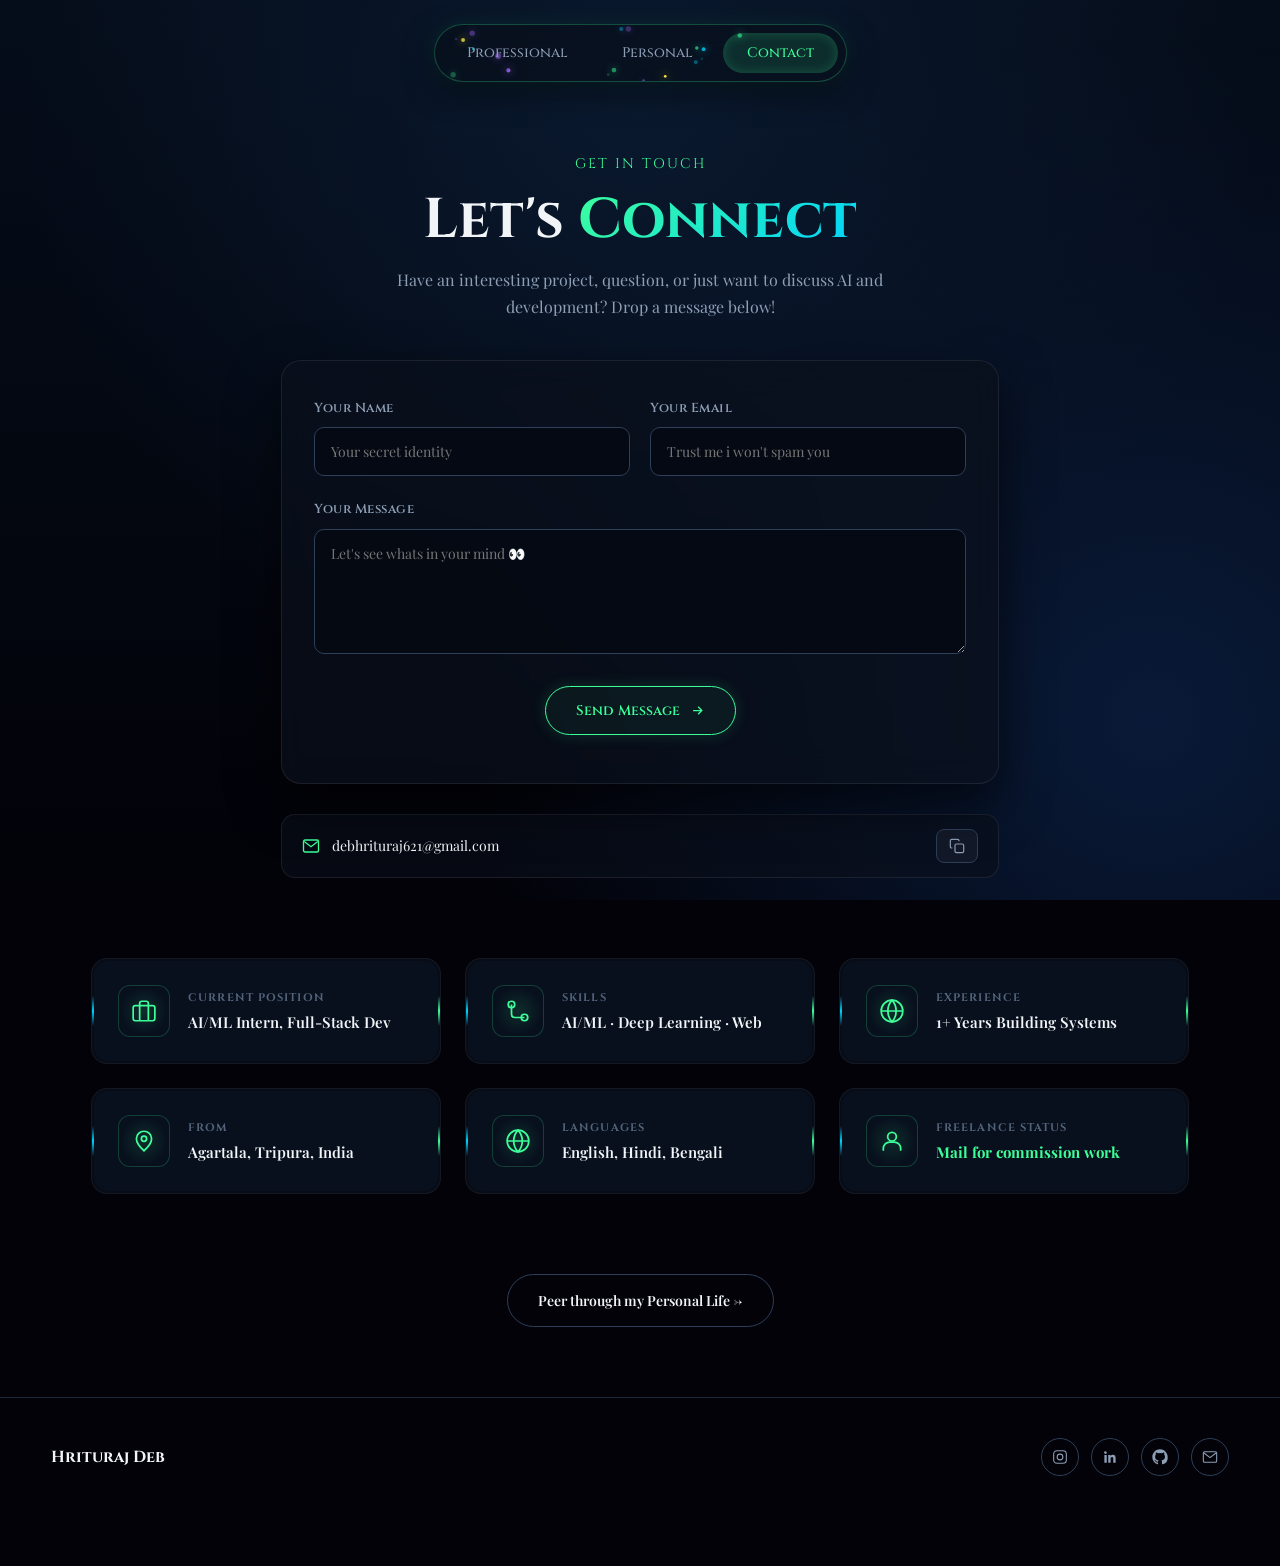
==== contact.html @ 447e6104 "New" ====
<!DOCTYPE html>
<html lang="en">
<head>
<meta charset="UTF-8">
<meta name="viewport" content="width=device-width, initial-scale=1">
<title>Contact | Hrituraj Deb</title>
<meta name="description" content="Get in touch with Hrituraj Deb.">
<link rel="preconnect" href="https://fonts.googleapis.com">
<link rel="preconnect" href="https://fonts.gstatic.com" crossorigin>
<link href="https://fonts.googleapis.com/css2?family=Playfair+Display:ital,wght@0,400..900;1,400..900&display=swap" rel="stylesheet">
<link href="https://fonts.googleapis.com/css2?family=Cinzel:wght@400;600;700;900&display=swap" rel="stylesheet">
<link rel="stylesheet" href="style-contact.css">
</head>
<body>

<div class="scroll-progress"><div class="scroll-progress-fill" id="scrollFill"></div></div>

<div class="wipe-overlay" id="wipeOverlay">
  <div class="wipe-panel"></div><div class="wipe-panel"></div><div class="wipe-panel"></div><div class="wipe-panel"></div><div class="wipe-panel"></div>
</div>

<!-- ===================== FIREFLY NAV ===================== -->
<div class="cnav-wrap pop-in">
  <div class="cnav-container">
    <canvas id="fireflies-canvas"></canvas>
    <nav class="cnav">
      <a href="professional.html" data-transition>Professional</a>
      <a href="personal.html" data-transition>Personal</a>
      <a href="contact.html" class="active">Contact</a>
    </nav>
  </div>
</div>

<nav class="cnav-float" id="cnavFloat">
  <a href="professional.html" data-transition>Professional</a>
  <a href="personal.html" data-transition>Personal</a>
  <a href="contact.html" class="active">Contact</a>
</nav>

<!-- ===================== CONTACT FORM SECTION ===================== -->
<section class="contact-hero pop-in">
  <p class="chero-label">GET IN TOUCH</p>
  <h1 class="contact-heading">Let's <span class="accent">Connect</span></h1>
  <p class="contact-sub">Have an interesting project, question, or just want to discuss AI and development? Drop a message below!</p>

  <form class="cform" id="contactForm">
    <div class="cform-row">
      <label>
        <span>Your Name</span>
        <input type="text" name="name" placeholder="Your secret identity" required>
      </label>
      <label>
        <span>Your Email</span>
        <input type="email" name="email" placeholder="Trust me i won't spam you" required>
      </label>
    </div>
    <label>
      <span>Your Message</span>
      <textarea name="message" rows="5" placeholder="Let's see whats in your mind 👀" required></textarea>
    </label>
    
    <div class="form-actions">
      <button type="submit" class="cbtn">
        <span>Send Message</span>
        <svg width="15" height="15" viewBox="0 0 24 24" fill="none" stroke="currentColor" stroke-width="2"><path d="M5 12h14M13 6l6 6-6 6"/></svg>
      </button>
      <p id="formNote" class="form-note"></p>
    </div>
  </form>

  <div class="email-bar">
    <div class="email-bar-left">
      <svg viewBox="0 0 24 24" fill="none" stroke="currentColor" stroke-width="1.8"><rect x="2" y="4" width="20" height="16" rx="2"/><path d="m3 6 9 7 9-7"/></svg>
      <span>debhrituraj621@gmail.com</span>
    </div>
    <button type="button" class="email-copy-btn" id="copyEmailBtn2" aria-label="Copy email">
      <svg viewBox="0 0 24 24" fill="none" stroke="currentColor" stroke-width="1.8"><rect x="9" y="9" width="13" height="13" rx="2"/><path d="M5 15H4a2 2 0 0 1-2-2V4a2 2 0 0 1 2-2h9a2 2 0 0 1 2 2v1"/></svg>
    </button>
  </div>
</section>

<!-- ===================== INFO GRID (ROTATING CORNER GLOWS) ===================== -->
<section class="csection pop-in">
  <div class="info-grid">
    <div class="info-cell">
      <div class="info-cell-inner">
        <div class="info-icon"><svg viewBox="0 0 24 24" fill="none" stroke="currentColor" stroke-width="1.6"><rect x="2" y="7" width="20" height="14" rx="2"/><path d="M16 21V5a2 2 0 0 0-2-2h-4a2 2 0 0 0-2 2v16"/></svg></div>
        <div>
          <div class="info-label">CURRENT POSITION</div>
          <div class="info-value">AI/ML Intern, Full-Stack Dev</div>
        </div>
      </div>
    </div>

    <div class="info-cell">
      <div class="info-cell-inner">
        <div class="info-icon"><svg viewBox="0 0 24 24" fill="none" stroke="currentColor" stroke-width="1.6"><circle cx="6" cy="6" r="3"/><circle cx="18" cy="18" r="3"/><path d="M6 9v6a3 3 0 0 0 3 3h9M6 9V6"/></svg></div>
        <div>
          <div class="info-label">SKILLS</div>
          <div class="info-value">AI/ML · Deep Learning · Web</div>
        </div>
      </div>
    </div>

    <div class="info-cell">
      <div class="info-cell-inner">
        <div class="info-icon"><svg viewBox="0 0 24 24" fill="none" stroke="currentColor" stroke-width="1.6"><circle cx="12" cy="12" r="10"/><path d="M2 12h20M12 2a15 15 0 0 1 0 20 15 15 0 0 1 0-20z"/></svg></div>
        <div>
          <div class="info-label">EXPERIENCE</div>
          <div class="info-value">1+ Years Building Systems</div>
        </div>
      </div>
    </div>

    <div class="info-cell">
      <div class="info-cell-inner">
        <div class="info-icon"><svg viewBox="0 0 24 24" fill="none" stroke="currentColor" stroke-width="1.6"><path d="M12 21s-7-6.1-7-11a7 7 0 1 1 14 0c0 4.9-7 11-7 11z"/><circle cx="12" cy="10" r="2.4"/></svg></div>
        <div>
          <div class="info-label">FROM</div>
          <div class="info-value">Agartala, Tripura, India</div>
        </div>
      </div>
    </div>

    <div class="info-cell">
      <div class="info-cell-inner">
        <div class="info-icon"><svg viewBox="0 0 24 24" fill="none" stroke="currentColor" stroke-width="1.6"><circle cx="12" cy="12" r="10"/><path d="M2 12h20M12 2a15 15 0 0 1 4 10 15 15 0 0 1-4 10 15 15 0 0 1-4-10 15 15 0 0 1 4-10z"/></svg></div>
        <div>
          <div class="info-label">LANGUAGES</div>
          <div class="info-value">English, Hindi, Bengali</div>
        </div>
      </div>
    </div>

    <div class="info-cell">
      <div class="info-cell-inner">
        <div class="info-icon"><svg viewBox="0 0 24 24" fill="none" stroke="currentColor" stroke-width="1.6"><circle cx="12" cy="8" r="4"/><path d="M4 21v-2a6 6 0 0 1 6-6h4a6 6 0 0 1 6 6v2"/></svg></div>
        <div>
          <div class="info-label">FREELANCE STATUS</div>
          <div class="info-value accent-text">Mail for commission work</div>
        </div>
      </div>
    </div>
  </div>
</section>

<div class="contact-cta pop-in">
  <a href="personal.html" class="cbtn cbtn-ghost" data-transition>Peer through my Personal Life &rarr;</a>
</div>

<!-- ===================== FOOTER ===================== -->
<footer class="cfooter pop-in">
  <span class="cfooter-name">Hrituraj Deb</span>
  <div class="cfooter-socials">
    <a href="https://www.instagram.com/inclined__soul?utm_source=qr&igsh=NzVuamp5dzZkOHFp" aria-label="Instagram"><svg viewBox="0 0 24 24" fill="none" stroke="currentColor" stroke-width="1.6"><rect x="2.5" y="2.5" width="19" height="19" rx="5"/><circle cx="12" cy="12" r="4.3"/></svg></a>
    <a href="https://www.linkedin.com/in/hrituraj-deb-16aa7535a/" aria-label="LinkedIn"><svg viewBox="0 0 24 24" fill="currentColor"><path d="M20.45 20.45h-3.56v-5.57c0-1.33-.02-3.03-1.85-3.03-1.86 0-2.14 1.45-2.14 2.94v5.66H9.34V9h3.41v1.56h.05c.48-.9 1.64-1.85 3.37-1.85 3.6 0 4.27 2.37 4.27 5.46v6.28zM5.34 7.43a2.07 2.07 0 1 1 0-4.13 2.07 2.07 0 0 1 0 4.13zM7.12 20.45H3.56V9h3.56v11.45z"/></svg></a>
    <a href="https://github.com/Devil1867" aria-label="GitHub"><svg viewBox="0 0 24 24" fill="currentColor"><path d="M12 .5C5.65.5.5 5.65.5 12c0 5.08 3.29 9.39 7.86 10.91.57.1.78-.25.78-.55 0-.27-.01-1.17-.02-2.12-3.2.7-3.87-1.36-3.87-1.36-.53-1.34-1.29-1.7-1.29-1.7-1.05-.72.08-.7.08-.7 1.17.08 1.78 1.2 1.78 1.2 1.03 1.77 2.71 1.26 3.37.96.1-.75.4-1.26.73-1.55-2.55-.29-5.23-1.28-5.23-5.7 0-1.26.45-2.29 1.19-3.1-.12-.29-.52-1.46.11-3.05 0 0 .97-.31 3.18 1.18a11 11 0 0 1 5.79 0c2.2-1.49 3.17-1.18 3.17-1.18.64 1.59.24 2.76.12 3.05.74.81 1.18 1.84 1.18 3.1 0 4.43-2.69 5.4-5.25 5.69.41.36.78 1.08.78 2.17 0 1.57-.01 2.83-.01 3.22 0 .3.2.66.79.55A10.52 10.52 0 0 0 23.5 12C23.5 5.65 18.35.5 12 .5z"/></svg></a>
    <a href="mailto:debhrituraj621@gmail.com" aria-label="Email"><svg viewBox="0 0 24 24" fill="none" stroke="currentColor" stroke-width="1.6"><rect x="2" y="4" width="20" height="16" rx="2"/><path d="m3 6 9 7 9-7"/></svg></a>
  </div>
</footer>

<script src="clone-shared.js"></script>
<script>
  /* Fireflies on Nav Canvas */
  (function initFireflies() {
    const canvas = document.getElementById('fireflies-canvas');
    if (!canvas) return;
    const ctx = canvas.getContext('2d');
    let width, height;
    
    function resize() {
      width = canvas.width = canvas.parentElement.offsetWidth;
      height = canvas.height = canvas.parentElement.offsetHeight;
    }
    resize();
    window.addEventListener('resize', resize);

    const colors = ['#3dff9a', '#00d2ff', '#a56cff', '#ffec3d'];
    const particles = Array.from({ length: 18 }, () => ({
      x: Math.random() * width,
      y: Math.random() * height,
      vx: (Math.random() - 0.5) * 0.8,
      vy: (Math.random() - 0.5) * 0.8,
      size: Math.random() * 2 + 1,
      color: colors[Math.floor(Math.random() * colors.length)],
      alpha: Math.random()
    }));

    function loop() {
      ctx.clearRect(0, 0, width, height);
      particles.forEach(p => {
        p.x += p.vx;
        p.y += p.vy;
        p.alpha += (Math.random() - 0.5) * 0.05;
        if (p.alpha < 0.2) p.alpha = 0.2;
        if (p.alpha > 1) p.alpha = 1;
        if (p.x < 0) p.x = width;
        if (p.x > width) p.x = 0;
        if (p.y < 0) p.y = height;
        if (p.y > height) p.y = 0;

        ctx.beginPath();
        ctx.arc(p.x, p.y, p.size, 0, Math.PI * 2);
        ctx.fillStyle = p.color;
        ctx.globalAlpha = p.alpha;
        ctx.shadowBlur = 8;
        ctx.shadowColor = p.color;
        ctx.fill();
      });
      requestAnimationFrame(loop);
    }
    loop();
  })();

  /* Copy Email */
  const copyBtn2 = document.getElementById('copyEmailBtn2');
  if (copyBtn2){
    copyBtn2.addEventListener('click', () => {
      navigator.clipboard.writeText('debhrituraj621@gmail.com');
      copyBtn2.innerHTML = '<svg viewBox="0 0 24 24" fill="none" stroke="#3dff9a" stroke-width="2"><path d="M20 6 9 17l-5-5"/></svg>';
      setTimeout(() => {
        copyBtn2.innerHTML = '<svg viewBox="0 0 24 24" fill="none" stroke="currentColor" stroke-width="1.8"><rect x="9" y="9" width="13" height="13" rx="2"/><path d="M5 15H4a2 2 0 0 1-2-2V4a2 2 0 0 1 2-2h9a2 2 0 0 1 2 2v1"/></svg>';
      }, 1800);
    });
  }

  /* Mailto Form */
  const contactForm = document.getElementById('contactForm');
  const formNote = document.getElementById('formNote');
  if (contactForm){
    contactForm.addEventListener('submit', (e) => {
      e.preventDefault();
      const name = contactForm.name.value.trim();
      const email = contactForm.email.value.trim();
      const message = contactForm.message.value.trim();
      const subject = encodeURIComponent('Portfolio Contact from ' + name);
      const body = encodeURIComponent(message + '\n\n— ' + name + ' (' + email + ')');
      window.location.href = 'mailto:debhrituraj621@gmail.com?subject=' + subject + '&body=' + body;
      formNote.textContent = 'Opening your email client...';
    });
  }

  /* Scroll Progress & Floating Nav */
  const scrollFill = document.getElementById('scrollFill');
  const cnavFloat = document.getElementById('cnavFloat');
  window.addEventListener('scroll', () => {
    const scrollable = document.documentElement.scrollHeight - window.innerHeight;
    const pct = scrollable > 0 ? (window.scrollY / scrollable) * 100 : 0;
    if (scrollFill) scrollFill.style.height = pct + '%';
    if (cnavFloat) cnavFloat.classList.toggle('visible', window.scrollY > 300);
  }, { passive: true });

  /* Pop-in Observer */
  const popEls = document.querySelectorAll('.pop-in');
  if ('IntersectionObserver' in window) {
    const io = new IntersectionObserver((entries) => {
      entries.forEach(entry => {
        if (entry.isIntersecting) {
          entry.target.classList.add('in-view');
          io.unobserve(entry.target);
        }
      });
    }, { threshold: 0.1 });
    popEls.forEach(el => io.observe(el));
  } else {
    popEls.forEach(el => el.classList.add('in-view'));
  }
</script>
</body>
</html>
---- style-contact.css ----
@import url('https://fonts.googleapis.com/css2?family=Playfair+Display:ital,wght@0,400..900;1,400..900&display=swap');
:root {
  --bg-0: #020208;
  --bg-navy: #050d1a;
  --bg-1: rgba(10, 16, 28, 0.75);
  --bg-2: #0e1726;
  --line: #1c2738;
  --line-bright: #2d3f59;
  --text-0: #f2f5f8;
  --text-1: #8d9eb5;
  --text-2: #52637a;
  --accent: #3dff9a;
  --accent-dim: rgba(61, 255, 154, 0.15);
  --accent-2: #00d2ff;
  --purple: #a56cff;
  --mono: 'Cinzel', Georgia, serif;
  --display: 'Playfair Display', Georgia, serif;
}

* { margin: 0; padding: 0; box-sizing: border-box; }
html { scroll-behavior: smooth; background: var(--bg-0); }

body {
  background-color: var(--bg-0);
  background-image: 
    radial-gradient(circle at 50% 10%, #0a192f 0%, transparent 60%),
    radial-gradient(circle at 90% 80%, #091a38 0%, transparent 50%),
    linear-gradient(180deg, var(--bg-navy) 0%, var(--bg-0) 100%),
    linear-gradient(to right, rgba(61, 255, 154, 0.04) 1px, transparent 1px),
    linear-gradient(to bottom, rgba(61, 255, 154, 0.04) 1px, transparent 1px);
  background-size: 100% 100%, 100% 100%, 100% 100%, 50px 50px, 50px 50px;
  background-attachment: fixed;
  color: var(--text-0);
  font-family: var(--mono);
  font-size: 16px;
  line-height: 1.7;
  overflow-x: hidden;
}

a { color: inherit; text-decoration: none; }
::selection { background: var(--accent); color: #000; }
img { max-width: 100%; display: block; }

/* ===================== SCROLL PROGRESS ===================== */
.scroll-progress {
  position: fixed;
  top: 0; right: 8px;
  width: 4px;
  height: 100vh;
  z-index: 200;
  pointer-events: none;
}
.scroll-progress-fill {
  width: 100%;
  background: linear-gradient(to bottom, var(--accent-2), var(--accent));
  box-shadow: 0 0 12px var(--accent);
  height: 0%;
  border-radius: 4px;
}

/* ===================== POP-UP ANIMATIONS ===================== */
.pop-in {
  opacity: 0;
  transform: translateY(30px) scale(0.97);
  transition: opacity 0.7s cubic-bezier(0.16, 1, 0.3, 1), transform 0.7s cubic-bezier(0.16, 1, 0.3, 1);
}
.pop-in.in-view {
  opacity: 1;
  transform: translateY(0) scale(1);
}

/* ===================== FIREFLY NAV ===================== */
.cnav-wrap {
  display: flex;
  justify-content: center;
  padding: 24px 16px 0;
  position: relative;
  z-index: 50;
  width: 100%;
}
.cnav-container {
  position: relative;
  border-radius: 999px;
  padding: 2px;
  backdrop-filter: blur(14px);
  background: rgba(8, 15, 26, 0.65);
  border: 1px solid rgba(61, 255, 154, 0.25);
  box-shadow: 0 10px 30px rgba(0, 0, 0, 0.5), 0 0 20px rgba(61, 255, 154, 0.1);
  transition: transform 0.3s cubic-bezier(0.34, 1.56, 0.64, 1), box-shadow 0.3s ease;
  overflow: hidden;
  max-width: 100%;
}
.cnav-container:hover {
  transform: translateY(-3px) scale(1.01);
  box-shadow: 0 15px 40px rgba(0, 0, 0, 0.6), 0 0 25px rgba(61, 255, 154, 0.3);
}
#fireflies-canvas {
  position: absolute;
  inset: 0;
  pointer-events: none;
  border-radius: 999px;
  z-index: 1;
}
.cnav {
  display: flex;
  gap: 6px;
  padding: 6px;
  position: relative;
  z-index: 2;
  align-items: center;
  justify-content: center;
  flex-wrap: nowrap;
}
.cnav a {
  font-size: clamp(12px, 3vw, 14px);
  font-weight: 500;
  padding: 8px clamp(12px, 3.5vw, 24px);
  border-radius: 999px;
  color: var(--text-1);
  transition: all 0.25s ease;
  white-space: nowrap;
}
.cnav a:hover {
  color: #fff;
  text-shadow: 0 0 8px rgba(255,255,255,0.6);
}
.cnav a.active {
  color: var(--accent);
  background: rgba(61, 255, 154, 0.12);
  box-shadow: inset 0 0 12px rgba(61, 255, 154, 0.2);
}

.cnav-float {
  position: fixed;
  bottom: 28px;
  left: 50%;
  transform: translateX(-50%) translateY(20px);
  opacity: 0;
  pointer-events: none;
  z-index: 150;
  transition: opacity .3s ease, transform .3s ease;
  display: flex;
  gap: 6px;
  background: rgba(5, 13, 26, 0.85);
  backdrop-filter: blur(14px);
  border: 1px solid var(--line-bright);
  border-radius: 999px;
  padding: 6px;
}
.cnav-float.visible { opacity: 1; transform: translateX(-50%) translateY(0); pointer-events: auto; }
.cnav-float a {
  font-size: 13px;
  padding: 8px 20px;
  border-radius: 999px;
  color: var(--text-1);
}
.cnav-float a.active { color: var(--accent); background: var(--accent-dim); }

/* ===================== CONTACT HERO & FORM ===================== */
.contact-hero {
  max-width: 820px;
  margin: 0 auto;
  padding: 70px 4vw 40px;
  text-align: center;
}
.chero-label {
  font-size: 14px;
  color: var(--accent);
  letter-spacing: 2px;
  text-transform: uppercase;
  margin-bottom: 12px;
}
.contact-heading {
  font-family: var(--mono);
  font-size: clamp(36px, 5.5vw, 56px);
  font-weight: 700;
  line-height: 1.15;
  margin-bottom: 14px;
}
.contact-heading .accent {
  background: linear-gradient(135deg, var(--accent), var(--accent-2));
  -webkit-background-clip: text;
  -webkit-text-fill-color: transparent;
}
.contact-sub {
  font-family: var(--display);
  color: var(--text-1);
  font-size: 16px;
  max-width: 580px;
  margin: 0 auto 40px;
}

/* Glassmorphic Form */
.cform {
  background: rgba(10, 16, 28, 0.7);
  border: 1px solid rgba(255, 255, 255, 0.08);
  border-radius: 20px;
  padding: 36px 32px;
  backdrop-filter: blur(16px);
  box-shadow: 0 20px 50px rgba(0, 0, 0, 0.6);
  display: flex;
  flex-direction: column;
  gap: 22px;
  text-align: left;
  margin-bottom: 30px;
}
.cform-row {
  display: grid;
  grid-template-columns: 1fr 1fr;
  gap: 20px;
}
.cform label {
  display: flex;
  flex-direction: column;
  gap: 8px;
}
.cform label span {
  font-size: 13px;
  font-weight: 600;
  color: var(--text-1);
  letter-spacing: 0.5px;
}
.cform input,
.cform textarea {
  background: rgba(4, 9, 18, 0.85);
  border: 1px solid var(--line-bright);
  border-radius: 10px;
  padding: 14px 16px;
  color: var(--text-0);
  font-family: var(--display);
  font-size: 14px;
  outline: none;
  transition: all 0.25s ease;
}
.cform input:focus,
.cform textarea:focus {
  border-color: var(--accent);
  box-shadow: 0 0 15px rgba(61, 255, 154, 0.2);
  background: rgba(5, 12, 24, 0.95);
}
.cform textarea { resize: vertical; }

.form-actions {
  display: flex;
  flex-direction: column;
  align-items: center;
  justify-content: center;
  gap: 12px;
  width: 100%;
  margin-top: 10px;
  text-align: center;
}

.form-actions .cbtn {
  margin: 0 auto;
}

.form-note {
  font-family: var(--display);
  font-size: 13px;
  color: var(--accent);
  text-align: center;
}
.form-note { font-family: var(--display); font-size: 13px; color: var(--accent); }

/* Standard Portfolio Button */
.cbtn {
  display: inline-flex;
  align-items: center;
  gap: 10px;
  font-family: var(--mono);
  font-size: 14px;
  font-weight: 600;
  padding: 14px 30px;
  border-radius: 999px;
  border: 1px solid var(--accent);
  color: var(--accent);
  background: rgba(61, 255, 154, 0.05);
  box-shadow: 0 0 15px rgba(61, 255, 154, 0.15);
  transition: all 0.25s ease;
  cursor: pointer;
}
.cbtn:hover {
  background: var(--accent);
  color: #000;
  box-shadow: 0 0 25px rgba(61, 255, 154, 0.4);
  transform: translateY(-3px);
}
.cbtn-ghost {
  font-family: var(--display);
  border: 1px solid var(--line-bright);
  color: var(--text-0);
  background: transparent;
  box-shadow: none;
}
.cbtn-ghost:hover {
  border-color: var(--accent);
  color: var(--accent);
  background: rgba(61, 255, 154, 0.05);
}

/* Email Copy Bar */
.email-bar {
  display: flex;
  align-items: center;
  justify-content: space-between;
  background: rgba(10, 16, 28, 0.6);
  border: 1px solid rgba(255, 255, 255, 0.08);
  border-radius: 14px;
  padding: 14px 20px;
  margin-top: 10px;
}
.email-bar-left {
  font-family: var(--display);
  display: flex;
  align-items: center;
  gap: 12px;
  font-size: 14px;
  color: var(--text-0);
}
.email-bar-left svg { width: 18px; height: 18px; color: var(--accent); }
.email-copy-btn {
  background: rgba(255, 255, 255, 0.04);
  border: 1px solid var(--line-bright);
  color: var(--text-1);
  padding: 8px 12px;
  border-radius: 8px;
  cursor: pointer;
  transition: all 0.2s ease;
  display: flex;
  align-items: center;
  justify-content: center;
}
.email-copy-btn:hover {
  border-color: var(--accent);
  color: var(--accent);
  background: rgba(61, 255, 154, 0.08);
}
.email-copy-btn svg { width: 16px; height: 16px; }

/* ===================== INFO GRID (WITH ROTATING CORNER GLOWS) ===================== */
.csection { max-width: 1200px; margin: 0 auto; padding: 40px 4vw 60px; }
.info-grid {
  display: grid;
  grid-template-columns: repeat(3, 1fr);
  gap: 24px;
}

.info-cell {
  position: relative;
  background: var(--bg-1);
  border-radius: 16px;
  padding: 2px;
  display: flex;
  overflow: hidden;
  border: 1px solid rgba(255, 255, 255, 0.05);
  transition: transform 0.3s ease;
}
.info-cell:hover { transform: translateY(-4px); }

/* Rotating glow arc matching Experience cards */
.info-cell::before {
  content: '';
  position: absolute;
  inset: -200%;
  background: conic-gradient(
    from 0deg,
    transparent 0deg 85deg,
    var(--accent) 90deg,
    transparent 95deg 265deg,
    var(--accent-2) 270deg,
    transparent 275deg 360deg
  );
  animation: rotate-border 7s linear infinite;
  z-index: 0;
}
.info-cell:nth-child(2)::before { animation-delay: -1.2s; }
.info-cell:nth-child(3)::before { animation-delay: -2.4s; }
.info-cell:nth-child(4)::before { animation-delay: -3.6s; }
.info-cell:nth-child(5)::before { animation-delay: -4.8s; }
.info-cell:nth-child(6)::before { animation-delay: -6.0s; }

@keyframes rotate-border {
  0% { transform: rotate(0deg); }
  100% { transform: rotate(360deg); }
}

.info-cell-inner {
  position: relative;
  background: #08101d;
  border-radius: 14px;
  display: flex;
  align-items: center;
  gap: 18px;
  width: 100%;
  height: 100%;
  z-index: 1;
  padding: 24px;
}

.info-icon {
  width: 52px;
  height: 52px;
  border-radius: 12px;
  background: radial-gradient(circle, rgba(61, 255, 154, 0.12), transparent 70%);
  border: 1px solid rgba(61, 255, 154, 0.2);
  color: var(--accent);
  display: flex;
  align-items: center;
  justify-content: center;
  flex-shrink: 0;
}
.info-icon svg { width: 26px; height: 26px; }

.info-label {
  font-size: 11px;
  letter-spacing: 0.1em;
  color: var(--text-2);
  margin-bottom: 4px;
  font-weight: 700;
}
.info-value {
  font-family: var(--display);
  font-size: 15px;
  font-weight: 600;
  color: var(--text-0);
  line-height: 1.35;
}
.info-value.accent-text { color: var(--accent); font-weight: 700; }

.contact-cta {
  text-align: center;
  padding: 20px 4vw 70px;
}

/* ===================== FOOTER ===================== */
.cfooter {
  max-width: 1400px;
  margin: 0 auto;
  padding: 40px 4vw 90px;
  display: flex;
  justify-content: space-between;
  align-items: center;
  flex-wrap: wrap;
  gap: 20px;
  border-top: 1px solid var(--line);
}
.cfooter-name { font-weight: 700; font-size: 16px; }
.cfooter-socials { display: flex; gap: 12px; }
.cfooter-socials a {
  width: 38px; height: 38px;
  border-radius: 50%;
  border: 1px solid var(--line-bright);
  display: flex;
  align-items: center;
  justify-content: center;
  color: var(--text-1);
  transition: all .2s ease;
}
.cfooter-socials a:hover {
  border-color: var(--accent);
  color: var(--accent);
  transform: translateY(-2px);
}
.cfooter-socials svg { width: 16px; height: 16px; }

/* ===================== WIPE TRANSITION ===================== */
.wipe-overlay {
  position: fixed; inset: 0; z-index: 9999; pointer-events: none;
  display: flex;
}
.wipe-panel { flex: 1; background: var(--accent); transform: scaleY(0); transform-origin: bottom; }
.wipe-overlay.active .wipe-panel { animation: wipe-up 0.5s cubic-bezier(.76,0,.24,1) forwards; }
.wipe-panel:nth-child(1) { animation-delay: 0s !important; }
.wipe-panel:nth-child(2) { animation-delay: 0.05s !important; }
.wipe-panel:nth-child(3) { animation-delay: 0.1s !important; }
.wipe-panel:nth-child(4) { animation-delay: 0.15s !important; }
.wipe-panel:nth-child(5) { animation-delay: 0.2s !important; }
@keyframes wipe-up {
  0% { transform: scaleY(0); transform-origin: bottom; }
  50% { transform: scaleY(1); transform-origin: bottom; }
  50.01% { transform-origin: top; }
  100% { transform: scaleY(0); transform-origin: top; }
}

/* ===================== RESPONSIVE ===================== */
@media (max-width: 1080px) {
  .info-grid { grid-template-columns: 1fr 1fr; }
}
@media (max-width: 768px) {
  .cform-row { grid-template-columns: 1fr; }
  .info-grid { grid-template-columns: 1fr; }
  .contact-hero { padding-top: 50px; }
  .cfooter { justify-content: center; text-align: center; }
}
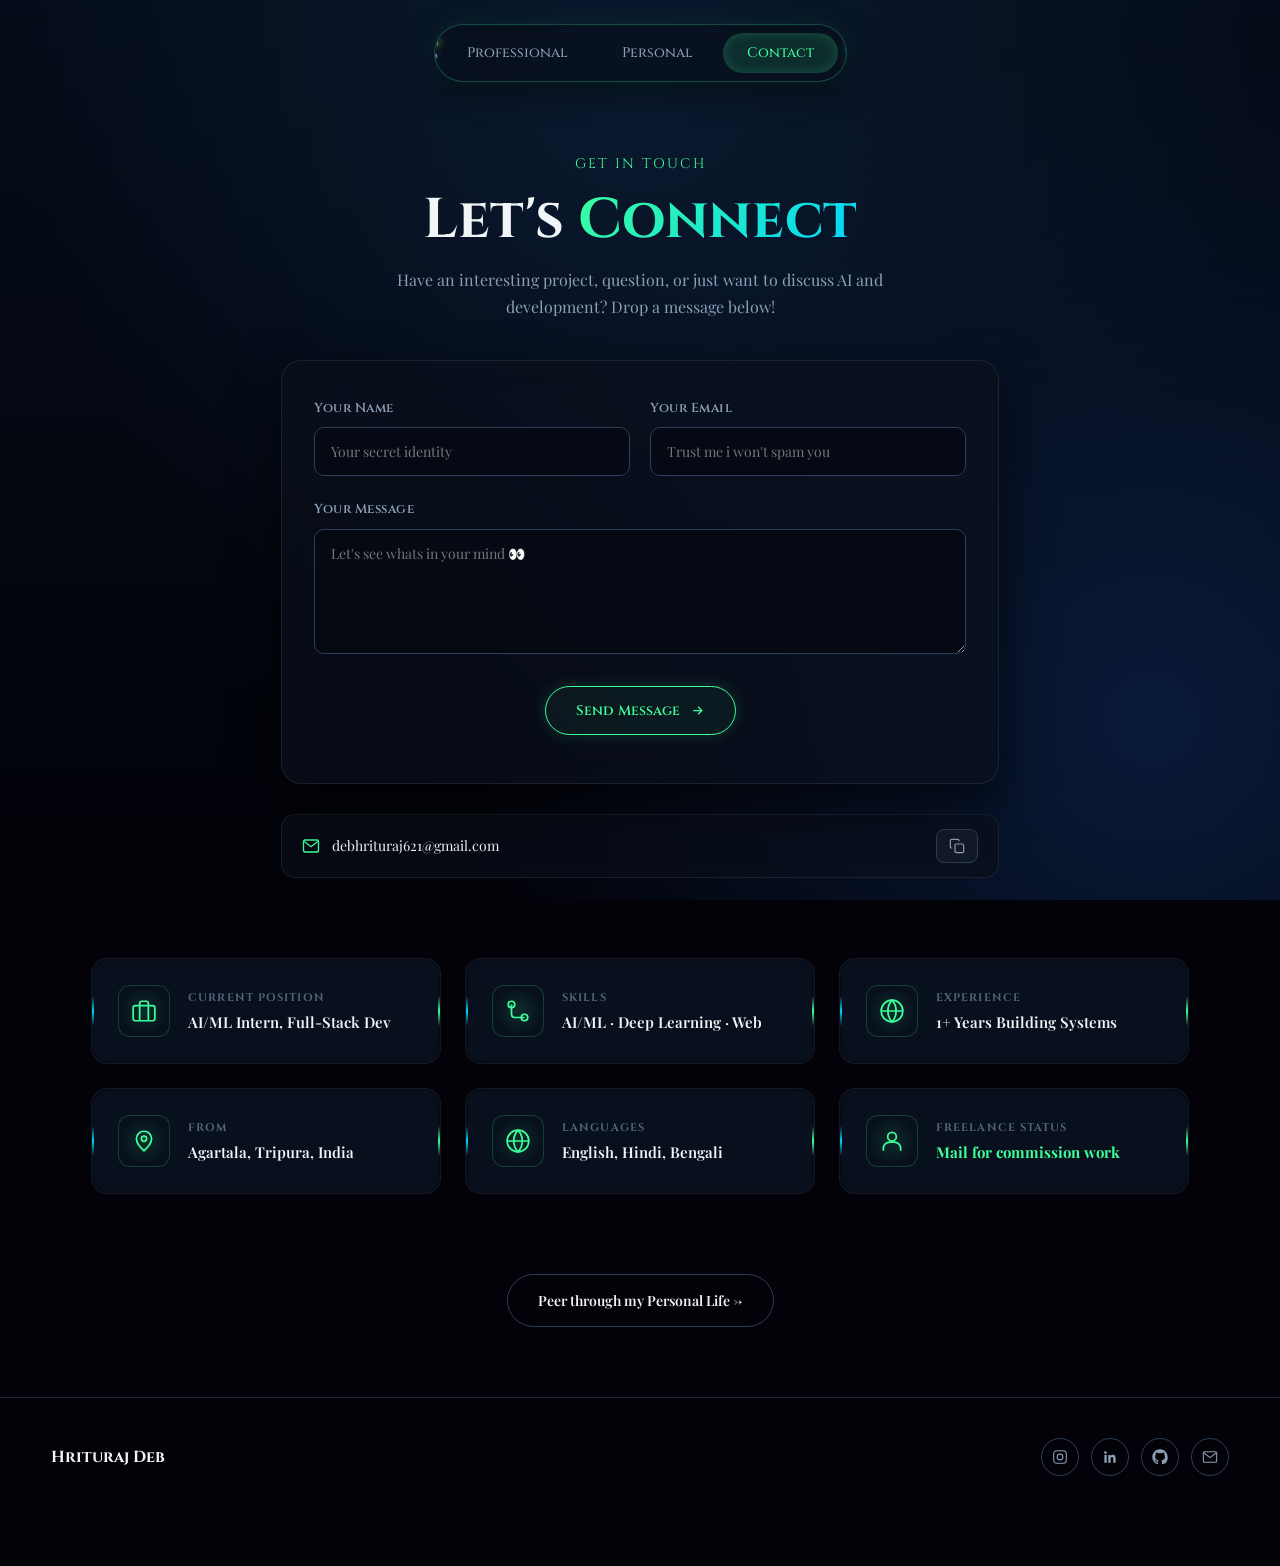
==== commit 3406eebd: "Update contact.html" ====
--- a/contact.html
+++ b/contact.html
@@ -24,7 +24,7 @@
   <div class="cnav-container">
     <canvas id="fireflies-canvas"></canvas>
     <nav class="cnav">
-      <a href="professional.html" data-transition>Professional</a>
+      <a href="index.html" data-transition>Professional</a>
       <a href="personal.html" data-transition>Personal</a>
       <a href="contact.html" class="active">Contact</a>
     </nav>
@@ -32,7 +32,7 @@
 </div>
 
 <nav class="cnav-float" id="cnavFloat">
-  <a href="professional.html" data-transition>Professional</a>
+  <a href="index.html" data-transition>Professional</a>
   <a href="personal.html" data-transition>Personal</a>
   <a href="contact.html" class="active">Contact</a>
 </nav>
@@ -267,4 +267,4 @@
   }
 </script>
 </body>
-</html>+</html>
